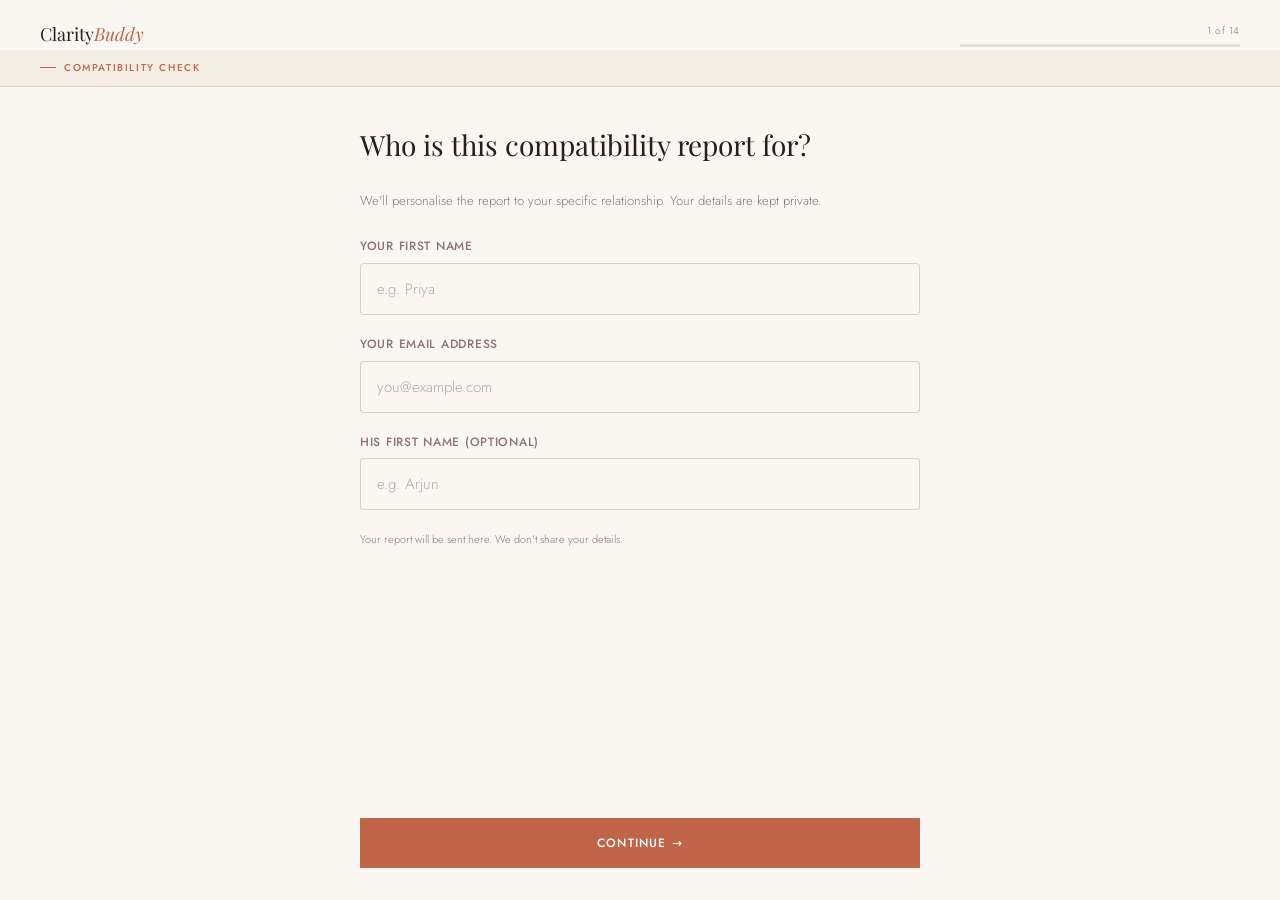
==== frontend/compatibility.html @ 6e623ae5 "required setup files." ====
<!DOCTYPE html>
<html lang="en">
<head>
  <meta charset="UTF-8">
  <meta name="viewport" content="width=device-width, initial-scale=1.0">
  <title>Compatibility Check — ClarityBuddy</title>
  <link rel="stylesheet" href="css/main.css">
  <style>
    body { background: var(--cream); }
    .quiz-shell { min-height: 100svh; display: flex; flex-direction: column; }
    .quiz-header {
      padding: 16px 20px 0;
      display: flex; align-items: center; justify-content: space-between; gap: 16px;
    }
    @media(min-width:640px){ .quiz-header{ padding: 20px 40px 0; } }
    .quiz-logo { font-family: var(--font-serif); font-size: 18px; color: var(--ink); text-decoration: none; }
    .quiz-logo em { font-style: italic; color: var(--terra); }
    .quiz-progress-wrap { flex: 1; max-width: 280px; }
    .quiz-progress-label { font-size: 10px; color: var(--ink-soft); letter-spacing: 0.06em; text-align: right; margin-bottom: 4px; }
    .quiz-section-strip {
      padding: 10px 20px;
      background: var(--warm); border-bottom: 1px solid var(--border);
      font-size: 10px; font-weight: 500; letter-spacing: 0.16em; text-transform: uppercase;
      color: var(--terra); display: flex; align-items: center; gap: 8px;
    }
    .quiz-section-strip::before { content: ''; width: 16px; height: 1px; background: var(--terra); }
    @media(min-width:640px){ .quiz-section-strip{ padding: 10px 40px; } }
    .quiz-body {
      flex: 1; display: flex; flex-direction: column;
      padding: 32px 20px 24px; max-width: 640px; width: 100%; margin: 0 auto;
    }
    @media(min-width:640px){ .quiz-body{ padding: 40px 40px 32px; } }
    .quiz-question { font-family: var(--font-serif); font-size: clamp(20px,5vw,28px); font-weight: 400; line-height: 1.25; color: var(--ink); margin-bottom: 28px; }
    .quiz-options { display: flex; flex-direction: column; gap: 10px; margin-bottom: 32px; }
    .quiz-nav { display: flex; gap: 12px; margin-top: auto; padding-top: 16px; }
    #btn-back {
      flex: 0 0 auto; background: transparent; border: 1px solid var(--border-mid);
      color: var(--ink-soft); font-family: var(--font-sans); font-size: 12px;
      font-weight: 400; letter-spacing: 0.08em; text-transform: uppercase;
      padding: 14px 20px; cursor: pointer; transition: all var(--transition);
    }
    #btn-back:hover { border-color: var(--ink); color: var(--ink); }
    #btn-next { flex: 1; }
    #quiz-loader {
      flex: 1; display: flex; flex-direction: column; align-items: center;
      justify-content: center; gap: 24px; padding: 60px 20px; text-align: center;
    }
    .loader-ring { width: 52px; height: 52px; border: 2px solid var(--border); border-top-color: var(--terra); border-radius: 50%; animation: spin 0.8s linear infinite; }
    .loader-title { font-family: var(--font-serif); font-size: 24px; color: var(--ink); margin-bottom: 8px; }
    .loader-sub { font-size: 13px; color: var(--ink-soft); font-style: italic; max-width: 280px; line-height: 1.7; }
    @keyframes spin { to { transform: rotate(360deg); } }

    /* Dimension badge */
    .dimension-badge {
      display: inline-flex; align-items: center; gap: 6px;
      font-size: 9px; font-weight: 500; letter-spacing: 0.12em; text-transform: uppercase;
      color: var(--terra); margin-bottom: 8px;
      border: 1px solid rgba(192,100,74,0.3); padding: 3px 10px;
    }
  </style>
</head>
<body>

<div class="quiz-shell">
  <header class="quiz-header">
    <a href="index.html" class="quiz-logo">Clarity<em>Buddy</em></a>
    <div class="quiz-progress-wrap">
      <div class="quiz-progress-label" id="progress-text">1 of 16</div>
      <div class="progress-bar">
        <div class="progress-bar__fill" id="progress-fill" style="width:0%"></div>
      </div>
    </div>
  </header>

  <div class="quiz-section-strip">
    <span id="section-label">Compatibility Check</span>
  </div>

  <main id="quiz-body" class="quiz-body">
    <div id="question-wrap"></div>
    <div class="quiz-nav">
      <button id="btn-back" class="hidden">← Back</button>
      <button id="btn-next" class="btn btn--primary">Continue →</button>
    </div>
  </main>

  <div id="quiz-loader" class="hidden">
    <div class="loader-ring"></div>
    <div>
      <p class="loader-title">Calculating compatibility…</p>
      <p class="loader-sub">Scoring 6 dimensions from your answers using the Compatibility Framework.</p>
    </div>
  </div>
</div>

<div id="cb-toast" class="toast"></div>

<script type="module">
window.CB_API_URL = 'https://claritybuddy-api.railway.app';

import ClarityQuiz from './js/quiz.js';

const QUESTIONS = [
  /* ── Email capture first ── */
  {
    id: 'email', section: 'Compatibility Check',
    type: 'email',
    text: 'Who is this compatibility report for?',
    subtitle: 'We\'ll personalise the report to your specific relationship. Your details are kept private.',
  },

  /* ── Dimension 1: Emotional Compatibility ── */
  {
    id: 'eq1', section: 'Emotional Compatibility',
    type: 'choice',
    text: 'When you\'re upset or stressed, how does he typically respond?',
    options: [
      { value: 'a', label: 'He notices and creates space for me to talk' },
      { value: 'b', label: 'He tries to help but sometimes misses the point' },
      { value: 'c', label: 'He gets uncomfortable and changes the subject' },
      { value: 'd', label: 'He dismisses it or makes me feel dramatic' },
    ],
  },
  {
    id: 'eq2', section: 'Emotional Compatibility',
    type: 'choice',
    text: 'How emotionally available does he feel to you on a day-to-day basis?',
    options: [
      { value: 'a', label: 'Consistently present and engaged' },
      { value: 'b', label: 'Available most of the time with some distance' },
      { value: 'c', label: 'Unpredictable — sometimes warm, sometimes closed off' },
      { value: 'd', label: 'Mostly unavailable or emotionally distant' },
    ],
  },

  /* ── Dimension 2: Communication Compatibility ── */
  {
    id: 'cq1', section: 'Communication Compatibility',
    type: 'choice',
    text: 'When you disagree on something, what happens?',
    options: [
      { value: 'a', label: 'We talk it through and usually reach understanding' },
      { value: 'b', label: 'It gets tense but we come back to it' },
      { value: 'c', label: 'One of us goes silent and it gets dropped' },
      { value: 'd', label: 'It escalates or I end up apologising to keep peace' },
    ],
  },
  {
    id: 'cq2', section: 'Communication Compatibility',
    type: 'choice',
    text: 'How comfortable do you feel expressing your real needs with him?',
    options: [
      { value: 'a', label: 'Very comfortable — he receives them well' },
      { value: 'b', label: 'Comfortable with small things, careful with bigger ones' },
      { value: 'c', label: 'I often edit myself before speaking' },
      { value: 'd', label: 'I rarely share what I really need' },
    ],
  },

  /* ── Dimension 3: Lifestyle Compatibility ── */
  {
    id: 'lq1', section: 'Lifestyle Compatibility',
    type: 'choice',
    text: 'How aligned are your day-to-day lifestyles?',
    options: [
      { value: 'a', label: 'Very aligned — energy levels, routines, social needs match' },
      { value: 'b', label: 'Mostly aligned with manageable differences' },
      { value: 'c', label: 'Different but we work around it' },
      { value: 'd', label: 'Quite different — it creates regular friction' },
    ],
  },
  {
    id: 'lq2', section: 'Lifestyle Compatibility',
    type: 'choice',
    text: 'How do you feel about your individual space and independence in this relationship?',
    options: [
      { value: 'a', label: 'I feel respected and have the space I need' },
      { value: 'b', label: 'Mostly okay with occasional over-dependency' },
      { value: 'c', label: 'I sometimes feel smothered or restricted' },
      { value: 'd', label: 'I feel like I have too much distance / he\'s disengaged' },
    ],
  },

  /* ── Dimension 4: Values Compatibility ── */
  {
    id: 'vq1', section: 'Values Compatibility',
    type: 'choice',
    text: 'When it comes to honesty and integrity, how does he show up?',
    options: [
      { value: 'a', label: 'Consistently honest, even when it\'s uncomfortable' },
      { value: 'b', label: 'Honest in most areas, avoids a few topics' },
      { value: 'c', label: 'I sometimes get incomplete or inconsistent stories' },
      { value: 'd', label: 'I\'ve caught him being dishonest more than once' },
    ],
  },
  {
    id: 'vq2', section: 'Values Compatibility',
    type: 'choice',
    text: 'How similar are your core values around family, commitment, and what a relationship should feel like?',
    options: [
      { value: 'a', label: 'Very similar — we\'ve talked about it and it aligns' },
      { value: 'b', label: 'Broadly similar with some differences' },
      { value: 'c', label: 'Quite different but I hope it works out' },
      { value: 'd', label: 'We haven\'t discussed it and I\'m worried we\'d clash' },
    ],
  },

  /* ── Dimension 5: Growth & Ambition ── */
  {
    id: 'gq1', section: 'Growth & Ambition Compatibility',
    type: 'choice',
    text: 'Does he support your personal goals and ambitions?',
    options: [
      { value: 'a', label: 'Genuinely — he encourages me and celebrates my growth' },
      { value: 'b', label: 'Generally yes, occasionally needs reminding' },
      { value: 'c', label: 'He\'s neutral — not interested in my goals' },
      { value: 'd', label: 'He feels threatened or dismisses my ambitions' },
    ],
  },
  {
    id: 'gq2', section: 'Growth & Ambition Compatibility',
    type: 'choice',
    text: 'How do you feel about his direction in life — career, purpose, growth?',
    options: [
      { value: 'a', label: 'Inspired — he\'s driven and directional' },
      { value: 'b', label: 'Content — stable and settled, which works for me' },
      { value: 'c', label: 'Concerned — I sense a lack of direction' },
      { value: 'd', label: 'Frustrated — it\'s a real point of tension' },
    ],
  },

  /* ── Dimension 6: Future Vision ── */
  {
    id: 'fq1', section: 'Future Vision Compatibility',
    type: 'choice',
    text: 'Have you had honest conversations about the future — marriage, family, where you\'d live?',
    options: [
      { value: 'a', label: 'Yes, and our visions align' },
      { value: 'b', label: 'We\'ve touched on it — broadly compatible' },
      { value: 'c', label: 'Not really — I avoid it in case it\'s uncomfortable' },
      { value: 'd', label: 'We have different visions and haven\'t resolved it' },
    ],
  },
  {
    id: 'fq2', section: 'Future Vision Compatibility',
    type: 'choice',
    text: 'When you imagine your life in 5 years with him, it feels:',
    options: [
      { value: 'a', label: 'Exciting and genuinely wanted' },
      { value: 'b', label: 'Good — stable and comfortable' },
      { value: 'c', label: 'Uncertain — I\'m not sure how I feel' },
      { value: 'd', label: 'Scary or wrong in a way I can\'t ignore' },
    ],
  },

  /* ── Overall feeling question ── */
  {
    id: 'overall', section: 'Overall',
    type: 'choice',
    text: 'Overall, how do you most often feel in this relationship?',
    options: [
      { value: 'a', label: 'Safe, seen, and valued' },
      { value: 'b', label: 'Generally good with ups and downs' },
      { value: 'c', label: 'Anxious or uncertain more often than not' },
      { value: 'd', label: 'Like I\'m working too hard for too little' },
    ],
  },
];

new ClarityQuiz({
  quizType:  'quiz2',
  questions: QUESTIONS,
});
</script>

</body>
</html>
---- frontend/css/main.css ----
/* ═══════════════════════════════════════════════════════
   ClarityBuddy — main.css
   Mobile-first. Breakpoints: 640px (tablet), 1024px (desktop)
   Fonts: Playfair Display (headings) + Jost (body)
═══════════════════════════════════════════════════════ */

/* ── Google Fonts ── */
@import url('https://fonts.googleapis.com/css2?family=Playfair+Display:ital,wght@0,400;0,500;1,400;1,500&family=Jost:wght@300;400;500&display=swap');

/* ── Brand Tokens ── */
:root {
  --cream:      #FAF7F2;
  --warm:       #F4EDE3;
  --blush:      #EDD4C4;
  --terra:      #C0644A;
  --terra-d:    #9E4C35;
  --gold:       #C9A060;
  --gold-pale:  #EDD9B0;
  --sage:       #8FA48F;
  --ink:        #281E1A;
  --ink-mid:    #5A4540;
  --ink-soft:   #8C7570;
  --border:     rgba(40,30,26,0.11);
  --border-mid: rgba(40,30,26,0.18);

  --font-serif: 'Playfair Display', Georgia, serif;
  --font-sans:  'Jost', system-ui, sans-serif;

  --radius-sm: 4px;
  --radius-md: 8px;
  --radius-lg: 14px;
  --radius-pill: 100px;

  --shadow-sm: 0 2px 12px rgba(40,30,26,0.06);
  --shadow-md: 0 8px 32px rgba(40,30,26,0.09);
  --shadow-lg: 0 16px 60px rgba(40,30,26,0.12);

  --transition: 0.2s ease;
}

/* ── Reset ── */
*, *::before, *::after { margin: 0; padding: 0; box-sizing: border-box; }
html { scroll-behavior: smooth; -webkit-text-size-adjust: 100%; }
body {
  background: var(--cream);
  color: var(--ink);
  font-family: var(--font-sans);
  font-weight: 300;
  font-size: 15px;
  line-height: 1.65;
  overflow-x: hidden;
  -webkit-font-smoothing: antialiased;
}
img { max-width: 100%; display: block; }
a { text-decoration: none; color: inherit; }
button { cursor: pointer; border: none; background: none; font-family: inherit; }

/* ── Typography ── */
h1, h2, h3, h4 {
  font-family: var(--font-serif);
  font-weight: 400;
  line-height: 1.1;
  color: var(--ink);
}
h1 { font-size: clamp(38px, 9vw, 62px); }
h2 { font-size: clamp(28px, 7vw, 44px); }
h3 { font-size: clamp(20px, 5vw, 28px); }
h4 { font-size: 18px; }

em { font-style: italic; color: var(--terra); }

p { color: var(--ink-mid); line-height: 1.75; }

/* ── Layout Helpers ── */
.container {
  width: 100%;
  max-width: 1200px;
  margin: 0 auto;
  padding: 0 20px;
}
@media (min-width: 640px)  { .container { padding: 0 40px; } }
@media (min-width: 1024px) { .container { padding: 0 64px; } }

.section { padding: 64px 0; }
@media (min-width: 640px)  { .section { padding: 80px 0; } }
@media (min-width: 1024px) { .section { padding: 100px 0; } }

/* ── Eyebrow ── */
.eyebrow {
  display: flex;
  align-items: center;
  gap: 10px;
  font-size: 10px;
  font-weight: 500;
  letter-spacing: 0.2em;
  text-transform: uppercase;
  color: var(--terra);
  margin-bottom: 14px;
}
.eyebrow::before {
  content: '';
  width: 22px;
  height: 1px;
  background: var(--terra);
  flex-shrink: 0;
}
.eyebrow--gold { color: var(--gold); }
.eyebrow--gold::before { background: var(--gold); }
.eyebrow--light { color: var(--gold-pale); }
.eyebrow--light::before { background: var(--gold-pale); }

/* ── Buttons ── */
.btn {
  display: inline-flex;
  align-items: center;
  justify-content: center;
  gap: 8px;
  font-family: var(--font-sans);
  font-size: 12px;
  font-weight: 500;
  letter-spacing: 0.1em;
  text-transform: uppercase;
  padding: 15px 32px;
  transition: background var(--transition), color var(--transition),
              border-color var(--transition), transform var(--transition);
  cursor: pointer;
  border: 1px solid transparent;
  white-space: nowrap;
}
.btn:hover { transform: translateY(-1px); }
.btn:active { transform: translateY(0); }

.btn--primary {
  background: var(--terra);
  color: #fff;
  border-color: var(--terra);
}
.btn--primary:hover { background: var(--terra-d); border-color: var(--terra-d); }

.btn--outline {
  background: transparent;
  color: var(--ink);
  border-color: var(--border-mid);
}
.btn--outline:hover { border-color: var(--terra); color: var(--terra); }

.btn--ghost {
  background: transparent;
  color: var(--ink-mid);
  border-color: transparent;
  padding: 15px 16px;
  border-bottom: 1px solid var(--ink-mid);
  border-radius: 0;
}
.btn--ghost:hover { color: var(--terra); border-color: var(--terra); transform: none; }

.btn--dark {
  background: var(--ink);
  color: var(--cream);
  border-color: var(--ink);
}
.btn--dark:hover { background: var(--terra); border-color: var(--terra); }

.btn--cream {
  background: var(--cream);
  color: var(--ink);
  border-color: var(--cream);
}
.btn--cream:hover { background: var(--gold-pale); border-color: var(--gold-pale); }

.btn--pill { border-radius: var(--radius-pill); }
.btn--full { width: 100%; }
.btn--sm { font-size: 11px; padding: 10px 20px; }
.btn--lg { font-size: 13px; padding: 18px 40px; }

.btn--loading {
  opacity: 0.7;
  pointer-events: none;
}
.btn--loading::after {
  content: '';
  width: 14px;
  height: 14px;
  border: 2px solid rgba(255,255,255,0.4);
  border-top-color: #fff;
  border-radius: 50%;
  animation: spin 0.7s linear infinite;
}
@keyframes spin { to { transform: rotate(360deg); } }

/* ── Nav ── */
.nav {
  position: fixed;
  top: 0; left: 0; right: 0;
  z-index: 200;
  display: flex;
  align-items: center;
  justify-content: space-between;
  padding: 16px 20px;
  background: rgba(250,247,242,0.93);
  backdrop-filter: blur(14px);
  -webkit-backdrop-filter: blur(14px);
  border-bottom: 1px solid var(--border);
  transition: box-shadow var(--transition);
}
.nav.scrolled { box-shadow: var(--shadow-sm); }
@media (min-width: 640px) { .nav { padding: 18px 40px; } }
@media (min-width: 1024px) { .nav { padding: 20px 64px; } }

.nav__logo {
  font-family: var(--font-serif);
  font-size: 21px;
  font-weight: 400;
  color: var(--ink);
  letter-spacing: 0.01em;
}
.nav__logo em { font-style: italic; color: var(--terra); }

.nav__links {
  display: none;
  list-style: none;
  gap: 32px;
}
@media (min-width: 1024px) {
  .nav__links {
    display: flex;
    align-items: center;
  }
  .nav__links a {
    font-size: 12px;
    font-weight: 400;
    letter-spacing: 0.06em;
    color: var(--ink-mid);
    transition: color var(--transition);
  }
  .nav__links a:hover { color: var(--terra); }
}

/* ── Cards ── */
.card {
  background: #fff;
  border: 1px solid var(--border);
  border-radius: var(--radius-md);
  padding: 28px 24px;
  box-shadow: var(--shadow-sm);
  position: relative;
  overflow: hidden;
}
.card--accent::before {
  content: '';
  position: absolute;
  top: 0; left: 0; right: 0;
  height: 3px;
  background: linear-gradient(90deg, var(--terra), var(--gold));
}
.card--dark {
  background: var(--ink);
  border-color: var(--ink);
  color: var(--cream);
}
.card--warm { background: var(--warm); }

/* ── Form Elements ── */
.form-group {
  display: flex;
  flex-direction: column;
  gap: 6px;
  margin-bottom: 20px;
}
.form-label {
  font-size: 12px;
  font-weight: 500;
  letter-spacing: 0.06em;
  text-transform: uppercase;
  color: var(--ink-soft);
}
.form-input {
  width: 100%;
  padding: 14px 16px;
  font-family: var(--font-sans);
  font-size: 15px;
  font-weight: 300;
  color: var(--ink);
  background: var(--cream);
  border: 1px solid var(--border-mid);
  border-radius: var(--radius-sm);
  outline: none;
  transition: border-color var(--transition), box-shadow var(--transition);
}
.form-input:focus {
  border-color: var(--terra);
  box-shadow: 0 0 0 3px rgba(192,100,74,0.1);
}
.form-input::placeholder { color: var(--ink-soft); opacity: 0.6; }

/* ── Quiz Option Button ── */
.quiz-option {
  width: 100%;
  text-align: left;
  padding: 16px 20px;
  border: 1px solid var(--border-mid);
  border-radius: var(--radius-md);
  background: var(--cream);
  font-family: var(--font-sans);
  font-size: 14px;
  font-weight: 300;
  color: var(--ink-mid);
  cursor: pointer;
  transition: all var(--transition);
  display: flex;
  align-items: center;
  gap: 14px;
  line-height: 1.5;
}
.quiz-option:hover {
  border-color: var(--terra);
  color: var(--ink);
  background: rgba(192,100,74,0.04);
  transform: translateX(4px);
}
.quiz-option.selected {
  border-color: var(--terra);
  background: rgba(192,100,74,0.08);
  color: var(--ink);
}
.quiz-option__dot {
  width: 18px;
  height: 18px;
  border-radius: 50%;
  border: 1.5px solid var(--border-mid);
  flex-shrink: 0;
  transition: all var(--transition);
  display: flex;
  align-items: center;
  justify-content: center;
}
.quiz-option.selected .quiz-option__dot {
  background: var(--terra);
  border-color: var(--terra);
}
.quiz-option.selected .quiz-option__dot::after {
  content: '';
  width: 6px;
  height: 6px;
  border-radius: 50%;
  background: #fff;
}

/* ── Progress Bar ── */
.progress-bar {
  width: 100%;
  height: 3px;
  background: var(--border);
  border-radius: 2px;
  overflow: hidden;
}
.progress-bar__fill {
  height: 100%;
  background: linear-gradient(90deg, var(--terra), var(--gold));
  border-radius: 2px;
  transition: width 0.4s ease;
}

/* ── Score Bar ── */
.score-bar {
  display: flex;
  align-items: center;
  gap: 12px;
}
.score-bar__track {
  flex: 1;
  height: 4px;
  background: var(--border);
  border-radius: 2px;
  overflow: hidden;
}
.score-bar__fill {
  height: 100%;
  background: linear-gradient(90deg, var(--terra), var(--gold));
  border-radius: 2px;
  transition: width 1.2s ease;
}
.score-bar__num {
  font-family: var(--font-serif);
  font-size: 22px;
  font-weight: 400;
  color: var(--terra);
  flex-shrink: 0;
}

/* ── Tags ── */
.tag {
  display: inline-block;
  font-size: 9px;
  font-weight: 500;
  letter-spacing: 0.1em;
  text-transform: uppercase;
  padding: 4px 12px;
  border: 1px solid var(--border);
  color: var(--ink-soft);
  border-radius: var(--radius-sm);
}
.tag--terra {
  border-color: rgba(192,100,74,0.3);
  color: var(--terra);
  background: rgba(192,100,74,0.06);
}

/* ── Blurred / Locked Content ── */
.locked {
  position: relative;
  overflow: hidden;
}
.locked__overlay {
  position: absolute;
  inset: 0;
  background: linear-gradient(to bottom, transparent 0%, rgba(250,247,242,0.8) 30%, var(--cream) 60%);
  display: flex;
  flex-direction: column;
  align-items: center;
  justify-content: flex-end;
  padding: 32px 24px;
  z-index: 2;
}
.locked__blur {
  filter: blur(6px);
  user-select: none;
  pointer-events: none;
}

/* ── Loader / Spinner ── */
.loader {
  display: flex;
  flex-direction: column;
  align-items: center;
  justify-content: center;
  gap: 20px;
  padding: 60px 20px;
  text-align: center;
}
.loader__ring {
  width: 48px;
  height: 48px;
  border: 2px solid var(--border);
  border-top-color: var(--terra);
  border-radius: 50%;
  animation: spin 0.8s linear infinite;
}
.loader__text {
  font-size: 13px;
  color: var(--ink-soft);
  font-style: italic;
}

/* ── Toast / Alert ── */
.toast {
  position: fixed;
  bottom: 24px;
  left: 50%;
  transform: translateX(-50%) translateY(80px);
  background: var(--ink);
  color: var(--cream);
  font-size: 13px;
  padding: 12px 24px;
  border-radius: var(--radius-pill);
  box-shadow: var(--shadow-md);
  z-index: 300;
  transition: transform 0.3s ease;
  white-space: nowrap;
}
.toast.show { transform: translateX(-50%) translateY(0); }
.toast--error { background: #9E3A2A; }
.toast--success { background: var(--sage); color: var(--ink); }

/* ── Section Backgrounds ── */
.bg-cream  { background: var(--cream); }
.bg-warm   { background: var(--warm); }
.bg-ink    { background: var(--ink); }
.bg-terra  { background: linear-gradient(150deg, var(--terra) 0%, var(--terra-d) 100%); }

/* ── Archetype Card (dark bg) ── */
.arch-card {
  background: rgba(255,255,255,0.05);
  border: 1px solid rgba(255,255,255,0.09);
  border-radius: var(--radius-md);
  padding: 24px 20px;
  transition: background var(--transition);
}
.arch-card:hover { background: rgba(255,255,255,0.1); }
.arch-card--goal {
  background: rgba(192,100,74,0.1);
  border-color: rgba(192,100,74,0.35);
}
.arch-card__icon { font-size: 24px; margin-bottom: 12px; }
.arch-card__name {
  font-family: var(--font-serif);
  font-size: 17px;
  color: var(--cream);
  margin-bottom: 5px;
  line-height: 1.3;
}
.arch-card__badge {
  font-size: 9px;
  font-weight: 500;
  letter-spacing: 0.12em;
  text-transform: uppercase;
  color: var(--terra);
  display: block;
  margin-bottom: 10px;
}
.arch-card--goal .arch-card__badge { color: var(--gold); }
.arch-card__desc { font-size: 12px; line-height: 1.65; color: rgba(250,247,242,0.45); }

/* ── Pricing Card ── */
.price-card {
  border: 1px solid var(--border);
  padding: 28px 22px;
  position: relative;
  transition: box-shadow var(--transition), transform var(--transition);
  background: var(--cream);
}
.price-card:hover { box-shadow: var(--shadow-md); transform: translateY(-2px); }
.price-card--featured { background: var(--ink); color: var(--cream); border-color: var(--ink); }
.price-card__badge {
  position: absolute;
  top: -11px;
  left: 20px;
  background: var(--terra);
  color: #fff;
  font-size: 9px;
  font-weight: 500;
  letter-spacing: 0.12em;
  text-transform: uppercase;
  padding: 3px 14px;
}
.price-card__tier {
  font-size: 10px;
  font-weight: 500;
  letter-spacing: 0.15em;
  text-transform: uppercase;
  color: var(--terra);
  margin-bottom: 8px;
}
.price-card--featured .price-card__tier { color: var(--gold); }
.price-card__amount {
  font-family: var(--font-serif);
  font-size: 44px;
  font-weight: 400;
  line-height: 1;
  color: var(--ink);
  margin-bottom: 4px;
}
.price-card--featured .price-card__amount { color: var(--cream); }
.price-card__amount sup {
  font-size: 18px;
  font-family: var(--font-sans);
  font-weight: 300;
  vertical-align: top;
  margin-top: 8px;
  display: inline-block;
}
.price-card__period {
  font-size: 11px;
  color: var(--ink-soft);
  margin-bottom: 18px;
}
.price-card--featured .price-card__period { color: rgba(250,247,242,0.4); }
.price-card__features {
  border-top: 1px solid var(--border);
  padding-top: 14px;
  margin-bottom: 20px;
  display: flex;
  flex-direction: column;
  gap: 8px;
}
.price-card--featured .price-card__features { border-color: rgba(255,255,255,0.1); }
.price-card__feature {
  font-size: 12px;
  color: var(--ink-soft);
  display: flex;
  gap: 8px;
  align-items: flex-start;
}
.price-card__feature::before { content: '·'; color: var(--terra); flex-shrink: 0; }
.price-card--featured .price-card__feature { color: rgba(250,247,242,0.6); }
.price-card--featured .price-card__feature::before { color: var(--gold); }

/* ── Testimonial Card ── */
.testi-card {
  background: rgba(255,255,255,0.1);
  border: 1px solid rgba(255,255,255,0.15);
  padding: 28px 24px;
}
.testi-card__quote {
  font-family: var(--font-serif);
  font-size: 16px;
  font-style: italic;
  line-height: 1.6;
  color: var(--cream);
  margin-bottom: 18px;
}
.testi-card__quote::before {
  content: '\201C';
  font-size: 28px;
  line-height: 0;
  vertical-align: -10px;
  color: var(--gold-pale);
  margin-right: 4px;
}
.testi-card__author { font-size: 11px; color: rgba(250,247,242,0.65); margin-bottom: 3px; }
.testi-card__archetype {
  font-size: 9px;
  font-weight: 500;
  letter-spacing: 0.12em;
  text-transform: uppercase;
  color: var(--gold-pale);
}

/* ── Report Sections ── */
.report-section {
  padding: 28px 0;
  border-bottom: 1px solid var(--border);
}
.report-section:last-child { border-bottom: none; }
.report-section__label {
  font-size: 9px;
  font-weight: 500;
  letter-spacing: 0.18em;
  text-transform: uppercase;
  color: var(--terra);
  margin-bottom: 10px;
}
.report-section__content {
  font-size: 15px;
  line-height: 1.8;
  color: var(--ink-mid);
}

/* ── Chat UI (Subscription Coach) ── */
.chat-container {
  display: flex;
  flex-direction: column;
  height: 100%;
  min-height: 500px;
  max-height: 70vh;
  border: 1px solid var(--border);
  background: var(--cream);
  overflow: hidden;
}
.chat-messages {
  flex: 1;
  overflow-y: auto;
  padding: 24px 20px;
  display: flex;
  flex-direction: column;
  gap: 16px;
}
.chat-message {
  max-width: 85%;
  font-size: 14px;
  line-height: 1.7;
}
.chat-message--user {
  align-self: flex-end;
  background: var(--terra);
  color: #fff;
  padding: 12px 18px;
  border-radius: 18px 18px 4px 18px;
}
.chat-message--coach {
  align-self: flex-start;
  background: var(--warm);
  color: var(--ink);
  padding: 14px 18px;
  border-radius: 4px 18px 18px 18px;
  border: 1px solid var(--border);
}
.chat-message--typing {
  align-self: flex-start;
  background: var(--warm);
  padding: 14px 18px;
  border-radius: 4px 18px 18px 18px;
  border: 1px solid var(--border);
}
.chat-typing-dots {
  display: flex;
  gap: 4px;
  align-items: center;
}
.chat-typing-dots span {
  width: 6px;
  height: 6px;
  background: var(--ink-soft);
  border-radius: 50%;
  animation: typingDot 1.2s ease-in-out infinite;
}
.chat-typing-dots span:nth-child(2) { animation-delay: 0.2s; }
.chat-typing-dots span:nth-child(3) { animation-delay: 0.4s; }
@keyframes typingDot {
  0%, 60%, 100% { transform: translateY(0); opacity: 0.4; }
  30% { transform: translateY(-6px); opacity: 1; }
}
.chat-input-area {
  border-top: 1px solid var(--border);
  padding: 16px 20px;
  display: flex;
  gap: 12px;
  background: var(--cream);
}
.chat-input {
  flex: 1;
  padding: 12px 16px;
  font-family: var(--font-sans);
  font-size: 14px;
  font-weight: 300;
  color: var(--ink);
  background: var(--warm);
  border: 1px solid var(--border-mid);
  border-radius: var(--radius-pill);
  outline: none;
  resize: none;
  transition: border-color var(--transition);
}
.chat-input:focus { border-color: var(--terra); }

/* ── Step/Section divider ── */
.divider {
  display: flex;
  align-items: center;
  gap: 16px;
  margin: 8px 0;
}
.divider::before,
.divider::after {
  content: '';
  flex: 1;
  height: 1px;
  background: var(--border);
}
.divider__text {
  font-size: 10px;
  font-weight: 500;
  letter-spacing: 0.15em;
  text-transform: uppercase;
  color: var(--ink-soft);
  white-space: nowrap;
}

/* ── Footer ── */
.footer {
  background: var(--ink);
  padding: 48px 20px 28px;
}
@media (min-width: 640px) { .footer { padding: 60px 40px 36px; } }
@media (min-width: 1024px) { .footer { padding: 72px 64px 44px; } }

.footer__logo {
  font-family: var(--font-serif);
  font-size: 24px;
  color: var(--cream);
  display: block;
  margin-bottom: 12px;
}
.footer__logo em { font-style: italic; color: var(--terra); }
.footer__tagline {
  font-size: 12px;
  color: rgba(250,247,242,0.4);
  line-height: 1.7;
  margin-bottom: 36px;
  max-width: 300px;
}
.footer__links {
  display: grid;
  grid-template-columns: 1fr 1fr;
  gap: 8px 20px;
  margin-bottom: 32px;
}
@media (min-width: 1024px) {
  .footer__links { grid-template-columns: repeat(4, auto); gap: 0 28px; }
}
.footer__links a {
  font-size: 13px;
  color: rgba(250,247,242,0.5);
  padding: 3px 0;
  transition: color var(--transition);
}
.footer__links a:hover { color: var(--cream); }
.footer__bottom {
  border-top: 1px solid rgba(255,255,255,0.07);
  padding-top: 20px;
  font-size: 11px;
  color: rgba(250,247,242,0.25);
  display: flex;
  flex-direction: column;
  gap: 4px;
}
@media (min-width: 1024px) {
  .footer__bottom { flex-direction: row; justify-content: space-between; }
}

/* ── Animations ── */
@keyframes fadeUp {
  from { opacity: 0; transform: translateY(20px); }
  to   { opacity: 1; transform: translateY(0); }
}
@keyframes fadeIn {
  from { opacity: 0; }
  to   { opacity: 1; }
}
@keyframes scaleIn {
  from { opacity: 0; transform: scale(0.95); }
  to   { opacity: 1; transform: scale(1); }
}

.animate-fadeup { animation: fadeUp 0.5s ease both; }
.animate-fadein { animation: fadeIn 0.4s ease both; }
.delay-1 { animation-delay: 0.1s; }
.delay-2 { animation-delay: 0.2s; }
.delay-3 { animation-delay: 0.3s; }
.delay-4 { animation-delay: 0.4s; }
.delay-5 { animation-delay: 0.5s; }

/* ── Utility ── */
.text-terra { color: var(--terra); }
.text-gold  { color: var(--gold); }
.text-cream { color: var(--cream); }
.text-soft  { color: var(--ink-soft); }
.text-serif { font-family: var(--font-serif); }
.text-center { text-align: center; }
.text-sm { font-size: 13px; }
.text-xs { font-size: 11px; }

.mt-4  { margin-top: 4px; }
.mt-8  { margin-top: 8px; }
.mt-12 { margin-top: 12px; }
.mt-16 { margin-top: 16px; }
.mt-24 { margin-top: 24px; }
.mt-32 { margin-top: 32px; }
.mt-48 { margin-top: 48px; }
.mb-4  { margin-bottom: 4px; }
.mb-8  { margin-bottom: 8px; }
.mb-12 { margin-bottom: 12px; }
.mb-16 { margin-bottom: 16px; }
.mb-24 { margin-bottom: 24px; }
.mb-32 { margin-bottom: 32px; }

.hidden { display: none !important; }
.sr-only {
  position: absolute;
  width: 1px; height: 1px;
  padding: 0; margin: -1px;
  overflow: hidden;
  clip: rect(0,0,0,0);
  white-space: nowrap;
  border: 0;
}
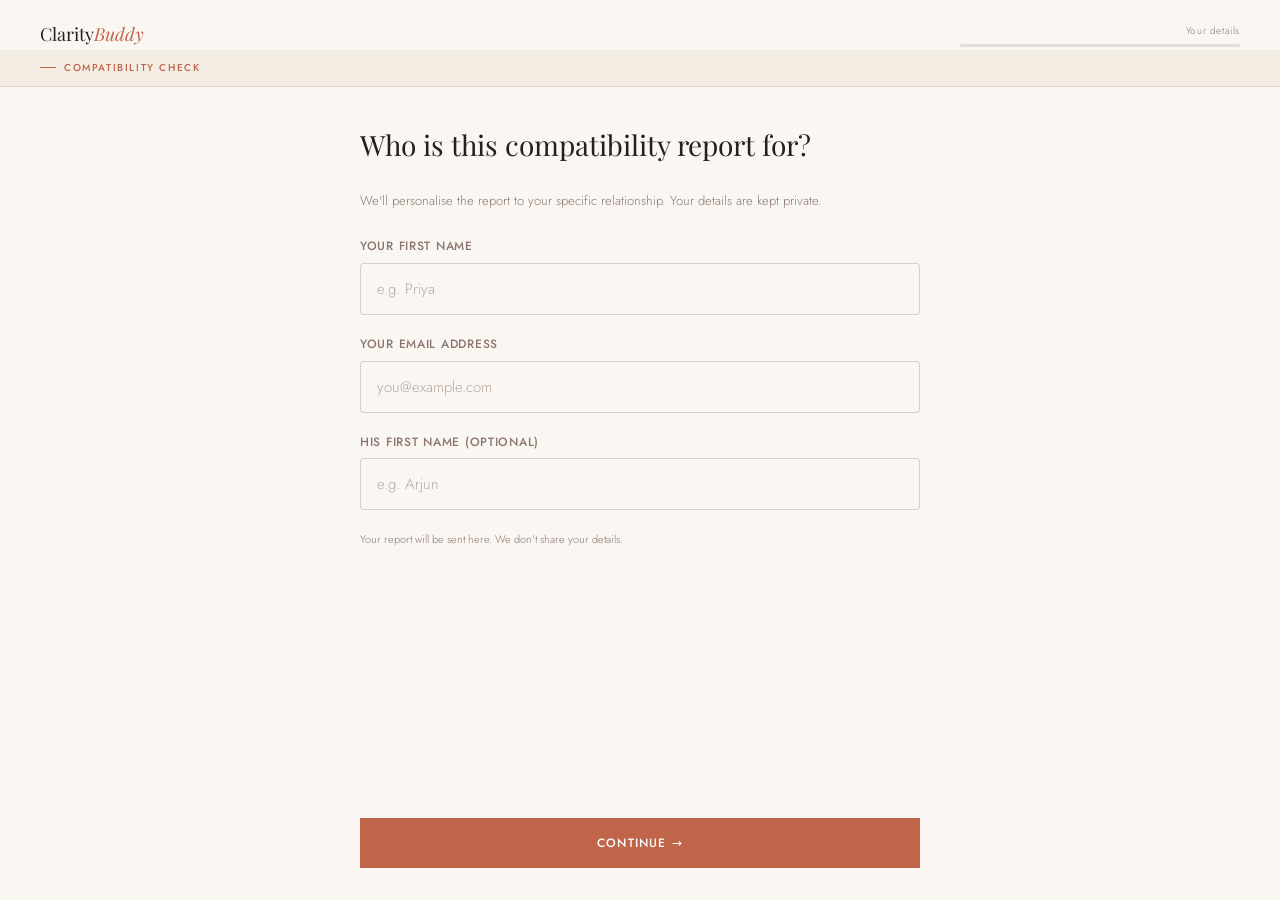
==== commit e0c93c52: "Add DEV_MODE to bypass payment check; frontend auto-detects localhost vs prod Co-Authored-By: Claude" ====
--- a/frontend/compatibility.html
+++ b/frontend/compatibility.html
@@ -3,8 +3,11 @@
 <head>
   <meta charset="UTF-8">
   <meta name="viewport" content="width=device-width, initial-scale=1.0">
-  <title>Compatibility Check — ClarityBuddy</title>
-  <link rel="stylesheet" href="css/main.css">
+  <title>Compatibility Check — ClarityBuddy</title>  <script>
+    window.CB_API_URL = (window.location.hostname === 'localhost' || window.location.hostname === '127.0.0.1')
+  ? 'http://localhost:8000'
+  : 'https://claritybuddy-production.up.railway.app';
+  </script>  <link rel="stylesheet" href="css/main.css">
   <style>
     body { background: var(--cream); }
     .quiz-shell { min-height: 100svh; display: flex; flex-direction: column; }
@@ -96,7 +99,9 @@
 <div id="cb-toast" class="toast"></div>
 
 <script type="module">
-window.CB_API_URL = 'https://claritybuddy-api.railway.app';
+window.CB_API_URL = (window.location.hostname === 'localhost' || window.location.hostname === '127.0.0.1')
+  ? 'http://localhost:8000'
+  : 'https://claritybuddy-production.up.railway.app';
 
 import ClarityQuiz from './js/quiz.js';
 
@@ -274,4 +279,4 @@
 </script>
 
 </body>
-</html>
+</html>
--- a/frontend/css/main.css
+++ b/frontend/css/main.css
@@ -169,22 +169,25 @@
 .btn--cream:hover { background: var(--gold-pale); border-color: var(--gold-pale); }
 
 .btn--pill { border-radius: var(--radius-pill); }
-.btn--full { width: 100%; }
+.btn--full { width: 100%; white-space: normal; }
 .btn--sm { font-size: 11px; padding: 10px 20px; }
 .btn--lg { font-size: 13px; padding: 18px 40px; }
 
 .btn--loading {
-  opacity: 0.7;
+  opacity: 0.85;
   pointer-events: none;
 }
 .btn--loading::after {
   content: '';
-  width: 14px;
-  height: 14px;
-  border: 2px solid rgba(255,255,255,0.4);
-  border-top-color: #fff;
+  display: inline-block;
+  vertical-align: middle;
+  margin-left: 10px;
+  width: 15px;
+  height: 15px;
+  border: 2px solid currentColor;
+  border-top-color: transparent;
   border-radius: 50%;
-  animation: spin 0.7s linear infinite;
+  animation: spin 0.65s linear infinite;
 }
 @keyframes spin { to { transform: rotate(360deg); } }
 
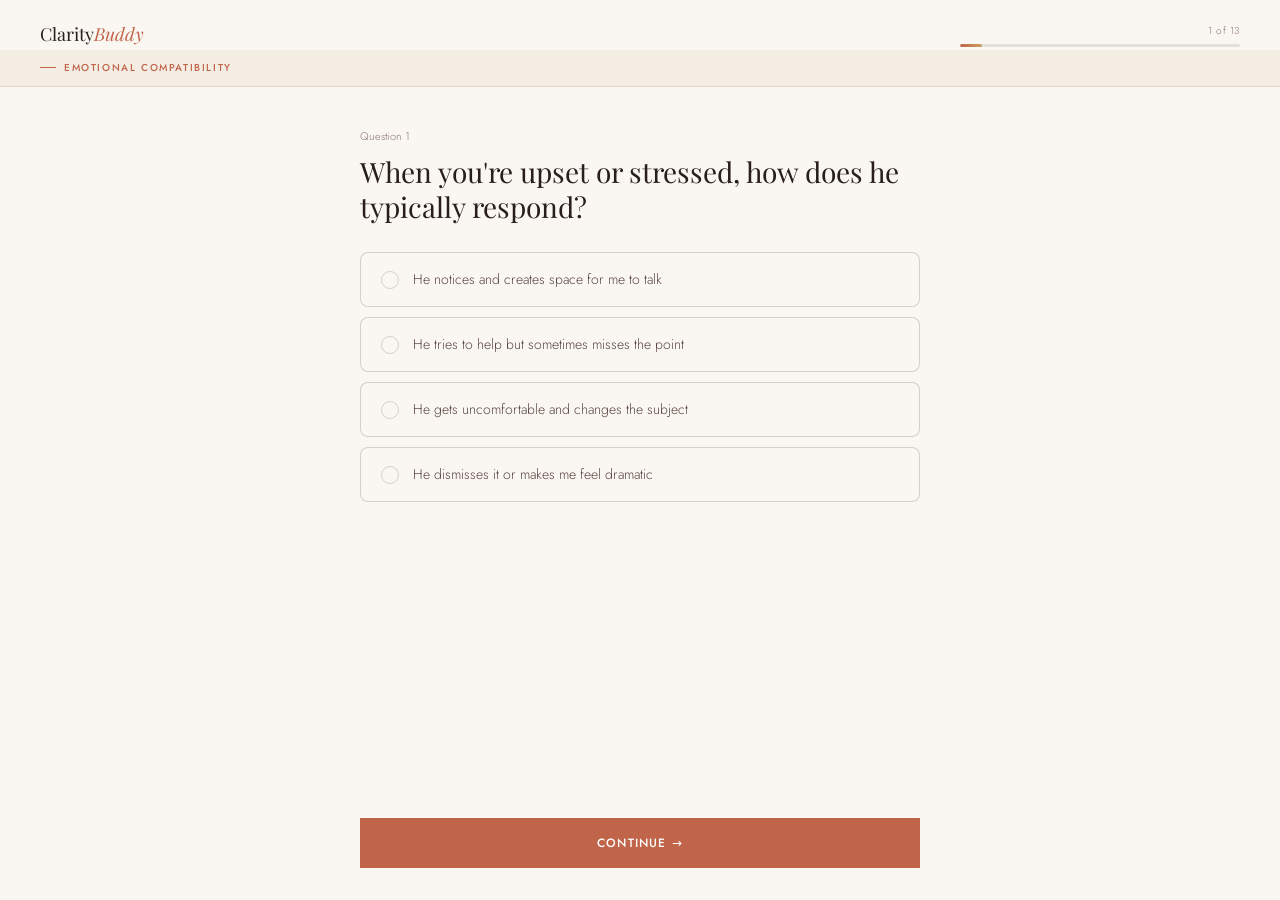
==== commit 5af4baa5: "Move email capture to end of all quizzes; drop Quiz 1 price to ₹99 - quiz.html: email question moved" ====
--- a/frontend/compatibility.html
+++ b/frontend/compatibility.html
@@ -106,14 +106,6 @@
 import ClarityQuiz from './js/quiz.js';
 
 const QUESTIONS = [
-  /* ── Email capture first ── */
-  {
-    id: 'email', section: 'Compatibility Check',
-    type: 'email',
-    text: 'Who is this compatibility report for?',
-    subtitle: 'We\'ll personalise the report to your specific relationship. Your details are kept private.',
-  },
-
   /* ── Dimension 1: Emotional Compatibility ── */
   {
     id: 'eq1', section: 'Emotional Compatibility',
@@ -269,6 +261,14 @@
       { value: 'c', label: 'Anxious or uncertain more often than not' },
       { value: 'd', label: 'Like I\'m working too hard for too little' },
     ],
+  },
+
+  /* ── Email capture after all questions ── */
+  {
+    id: 'email', section: 'Almost There',
+    type: 'email',
+    text: 'Who is this compatibility report for?',
+    subtitle: 'You\'ve answered all 13 questions. Your personalised compatibility report will be ready in under a minute — enter your details to receive it.',
   },
 ];
 
